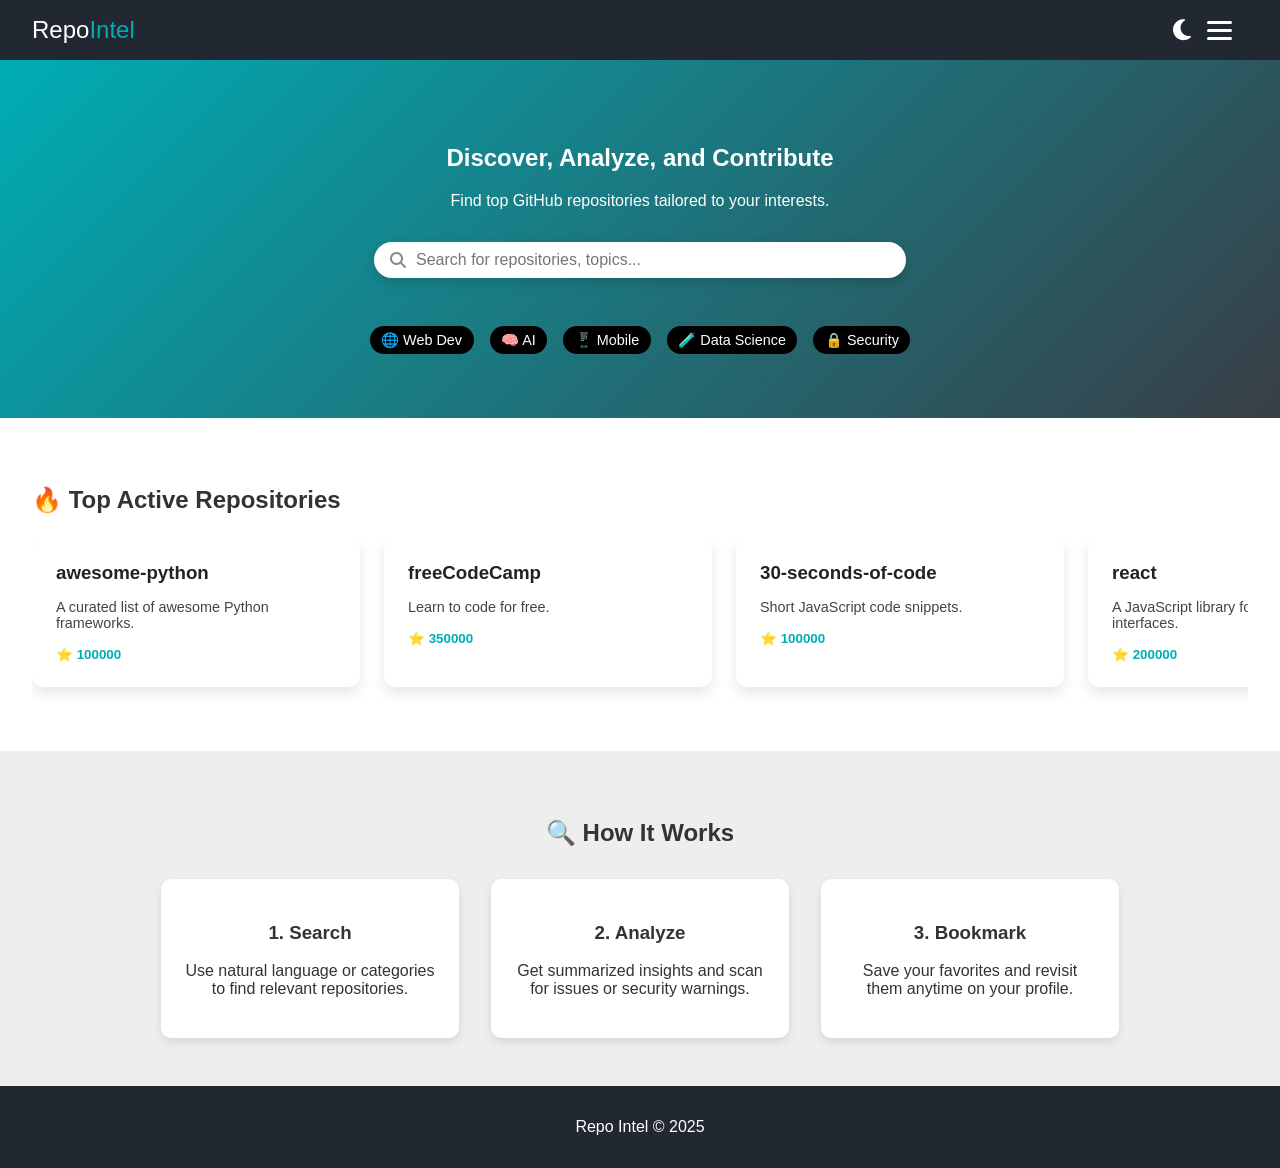
==== frontend/home.html @ 652518d5 "Moved front end files" ====
<!DOCTYPE html>
<html lang="en">
<head>
    <meta charset="UTF-8" />
    <meta name="viewport" content="width=device-width, initial-scale=1.0" />
    <title>Repo Intel | Home</title>
    <link rel="stylesheet" href="home.css" />
    <link
            rel="stylesheet"
            href="https://cdnjs.cloudflare.com/ajax/libs/font-awesome/6.4.0/css/all.min.css"
    />
</head>
<body>
<header>
    <div class="logo">Repo<span>Intel</span></div>

    <div class="nav-actions">
        <div class="theme-toggle" id="themeToggle">
            <i class="fas fa-moon"></i>
        </div>

        <div class="hamburger" id="hamburger">
            <span></span>
            <span></span>
            <span></span>
        </div>
        <nav>
            <ul id="nav-links">
                <li><a href="#">Home</a></li>
                <li><a href="#profile">Profile</a></li>
                <li><a href="#login">Login</a></li>
            </ul>
        </nav>
    </div>
</header>

<main>
    <section class="hero">
        <h1>Discover, Analyze, and Contribute</h1>
        <p>Find top GitHub repositories tailored to your interests.</p>

        <div class="search-wrapper">
            <div class="search-box">
                <i class="fas fa-search"></i>
                <input
                        type="text"
                        id="searchInput"
                        placeholder="Search for repositories, topics..."
                />
            </div>
            <ul id="suggestions"></ul>
            <div class="categories">
                <span>🌐 Web Dev</span>
                <span>🧠 AI</span>
                <span>📱 Mobile</span>
                <span>🧪 Data Science</span>
                <span>🔒 Security</span>
            </div>
        </div>
    </section>

    <section class="popular-repos">
        <h2>🔥 Top Active Repositories</h2>
        <div class="carousel-container">
            <!-- Removed carousel buttons -->
            <div class="repo-cards" id="repoCards"></div>
        </div>
    </section>

    <section class="how-it-works">
        <h2>🔍 How It Works</h2>
        <div class="steps">
            <div>
                <h3>1. Search</h3>
                <p>Use natural language or categories to find relevant repositories.</p>
            </div>
            <div>
                <h3>2. Analyze</h3>
                <p>Get summarized insights and scan for issues or security warnings.</p>
            </div>
            <div>
                <h3>3. Bookmark</h3>
                <p>Save your favorites and revisit them anytime on your profile.</p>
            </div>
        </div>
    </section>
</main>

<footer>
    <p>Repo Intel &copy; 2025</p>
</footer>
<script defer src="home.js"></script>
</body>
</html>
---- frontend/home.css ----
body {
    font-family: 'Segoe UI', sans-serif;
    margin: 0;
    padding: 0;
    background: #f5f7fa;
    color: #333;
    transition: background 0.3s, color 0.3s;
}

header {
    background: #222831;
    color: #fff;
    display: flex;
    justify-content: space-between;
    padding: 1em 2em;
    align-items: center;
    position: relative;
    z-index: 100;
}

.logo {
    font-size: 1.5rem;
    color: #fff;
}

.logo span {
    color: #00adb5;
}

.nav-actions {
    display: flex;
    align-items: center;
    gap: 1rem;
    position: relative;
}

nav ul {
    max-height: 0;
    opacity: 0;
    transform: translateY(-10px);
    transition: max-height 0.4s ease, opacity 0.4s ease, transform 0.4s ease;
    list-style: none;
    display: flex;
    flex-direction: column;
    background-color: #393e46;
    position: absolute;
    right: 0;
    top: 60px;
    border-radius: 5px;
    overflow: hidden;
    width: 160px;
    box-shadow: 0 4px 12px rgba(0, 0, 0, 0.15);
    z-index: 150;
}

nav ul.active {
    max-height: 500px;
    opacity: 1;
    transform: translateY(0);
}

nav li a {
    color: #fff;
    padding: 1em;
    text-decoration: none;
    display: block;
    transition: background 0.3s;
}

nav li a:hover {
    background: #00adb5;
}

.hamburger {
    display: flex;
    flex-direction: column;
    cursor: pointer;
    gap: 5px;
}

.hamburger span {
    width: 25px;
    height: 3px;
    background: #fff;
    display: block;
    border-radius: 2px;
}

.theme-toggle {
    cursor: pointer;
    color: #fff;
    font-size: 1.5rem;
    transition: color 0.3s;
    display: flex;
    align-items: center;
}

.theme-toggle:hover {
    color: #00adb5;
}

.hero {
    text-align: center;
    padding: 4em 2em;
    background: linear-gradient(135deg, #00adb5, #393e46);
    color: #fff;
    transition: background 0.3s ease;
}

.search-wrapper {
    margin-top: 2em;
    display: flex;
    flex-direction: column;
    align-items: center;
}

.search-box {
    display: flex;
    align-items: center;
    background: #fff;
    border-radius: 50px;
    padding: 0.5em 1em;
    width: 80%;
    max-width: 500px;
    box-shadow: 0 4px 12px rgba(0, 0, 0, 0.15);
}

.search-box i {
    color: #888;
    margin-right: 0.5em;
}

#searchInput {
    flex: 1;
    border: none;
    font-size: 1em;
    outline: none;
    background: transparent;
    color: inherit;
}

.categories {
    display: flex;
    gap: 1em;
    margin-top: 1em;
    flex-wrap: wrap;
    justify-content: center;
}

.categories span {
    background: #000;
    padding: 0.4em 0.8em;
    border-radius: 20px;
    font-size: 0.9em;
    cursor: pointer;
    transition: background 0.3s ease, color 0.3s ease;
    color: #fff;
}

.categories span:hover {
    background: #00adb5;
    color: #fff;
}

.popular-repos {
    padding: 3em 2em;
    background: #fff;
    transition: background 0.3s;
}

/* Carousel container */
.carousel-container {
    position: relative;
}


/* Horizontal scroll container */
.repo-cards {
    display: flex;
    gap: 1.5em;
    margin-top: 1.5em;
    overflow-x: auto;
    scroll-behavior: smooth;
    padding-bottom: 1em;
}

/* Scrollbar styling */
.repo-cards::-webkit-scrollbar {
    height: 8px;
}

.repo-cards::-webkit-scrollbar-track {
    background: #f1f1f1;
    border-radius: 4px;
}

.repo-cards::-webkit-scrollbar-thumb {
    background: #00adb5;
    border-radius: 4px;
}

.repo-cards::-webkit-scrollbar-thumb:hover {
    background: #007f8f;
}

/* Repo Cards */
.repo-card {
    flex: 0 0 280px;
    background: white;
    padding: 1.5em;
    border-radius: 12px;
    box-shadow: 0 6px 14px rgba(0, 0, 0, 0.1);
    transition: transform 0.2s ease, box-shadow 0.3s ease;
    cursor: pointer;
    color: #111;
}

.repo-card:hover {
    transform: scale(1.05);
    box-shadow: 0 10px 25px rgba(0, 0, 0, 0.18);
}

.repo-card h3 {
    margin-top: 0;
    margin-bottom: 0.5em;
    color: #222;
}

.repo-card p {
    font-size: 0.9em;
    margin-bottom: 1em;
    color: #444;
}

.repo-card small {
    font-weight: 600;
    color: #00adb5;
}

.how-it-works {
    background: #eeeeee;
    padding: 3em 2em;
    text-align: center;
    transition: background 0.3s;
}

.steps {
    display: flex;
    justify-content: center;
    gap: 2em;
    flex-wrap: wrap;
    margin-top: 2em;
}

.steps div {
    max-width: 250px;
    background: #fff;
    padding: 1.5em;
    border-radius: 10px;
    box-shadow: 0 4px 8px rgba(0, 0, 0, 0.1);
    transition: background 0.3s;
}

footer {
    text-align: center;
    padding: 1em;
    background: #222831;
    color: #fff;
}

/* ===== Dark Mode Styles ===== */

.dark {
    background-color: #1a1a1a;
    color: #f0f0f0;
}

.dark header,
.dark footer {
    background-color: #111;
    color: #fff;
}

.dark .search-box {
    background: #2b2b2b;
    color: #fff;
}

.dark .popular-repos,
.dark .how-it-works {
    background-color: #2a2e35;
    border-radius: 16px;
    border: none;
    box-shadow: 0 4px 12px rgba(0, 0, 0, 0.35);
    color: #e0e0e0;
    padding: 2.5em;
    transition: background-color 0.3s ease, box-shadow 0.3s ease;
}

.dark .repo-card,
.dark .steps div {
    background-color: #39404a;
    border-radius: 12px;
    box-shadow: 0 2px 8px rgba(0, 0, 0, 0.35);
    color: #e0e0e0;
}

.dark .repo-card h3 {
    color: #f0f0f0;
}

.dark .repo-card p {
    color: #cccccc;
}

.dark .repo-card small {
    color: #00ffc3;
}


.dark .categories span {
    background: #333;
    color: #fff;
}

.dark nav ul {
    background: #2c2c2c;
}
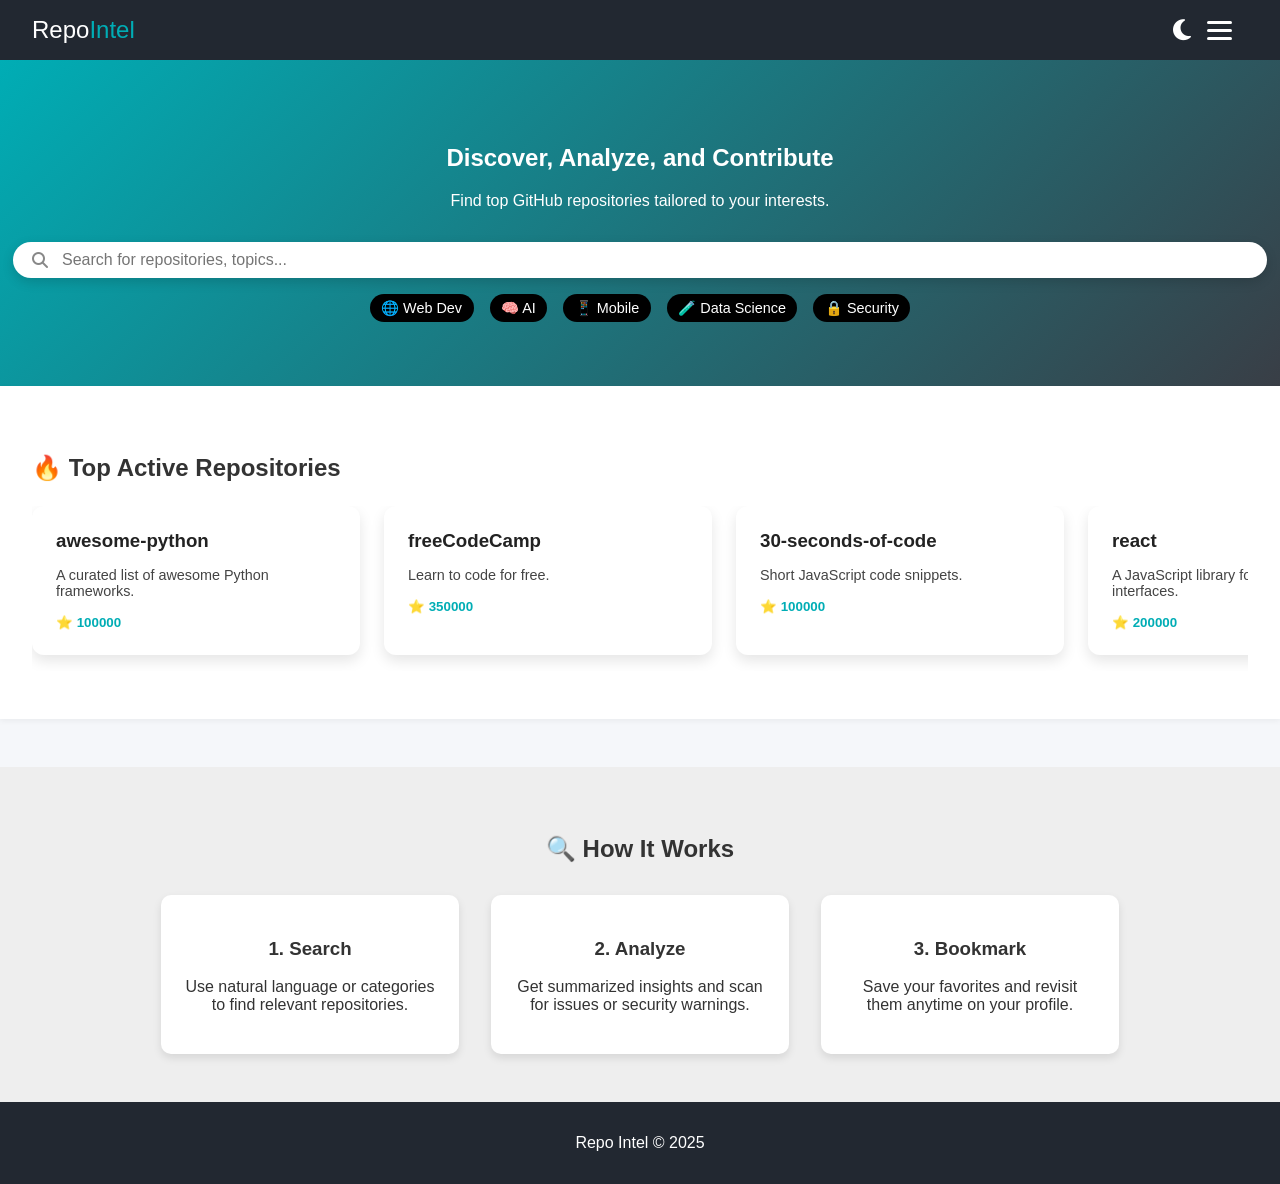
==== commit 62e71c20: "Profile page made; fixed css styling and layouts" ====
--- a/frontend/home.html
+++ b/frontend/home.html
@@ -4,7 +4,7 @@
     <meta charset="UTF-8" />
     <meta name="viewport" content="width=device-width, initial-scale=1.0" />
     <title>Repo Intel | Home</title>
-    <link rel="stylesheet" href="home.css" />
+    <link rel="stylesheet" href="css/home.css" />
     <link
             rel="stylesheet"
             href="https://cdnjs.cloudflare.com/ajax/libs/font-awesome/6.4.0/css/all.min.css"
@@ -26,9 +26,9 @@
         </div>
         <nav>
             <ul id="nav-links">
-                <li><a href="#">Home</a></li>
-                <li><a href="#profile">Profile</a></li>
-                <li><a href="#login">Login</a></li>
+                <li><a href="home.html">Home</a></li>
+                <li><a href="profile.html">Profile</a></li>
+                <li><a href="login.html">Login</a></li>
             </ul>
         </nav>
     </div>
@@ -47,22 +47,22 @@
                         id="searchInput"
                         placeholder="Search for repositories, topics..."
                 />
+                </div>
+                <ul id="suggestions"></ul> <!-- moved inside search-box -->
             </div>
-            <ul id="suggestions"></ul>
-            <div class="categories">
-                <span>🌐 Web Dev</span>
-                <span>🧠 AI</span>
-                <span>📱 Mobile</span>
-                <span>🧪 Data Science</span>
-                <span>🔒 Security</span>
-            </div>
+
+        <div class="categories">
+            <span>🌐 Web Dev</span>
+            <span>🧠 AI</span>
+            <span>📱 Mobile</span>
+            <span>🧪 Data Science</span>
+            <span>🔒 Security</span>
         </div>
     </section>
 
     <section class="popular-repos">
         <h2>🔥 Top Active Repositories</h2>
         <div class="carousel-container">
-            <!-- Removed carousel buttons -->
             <div class="repo-cards" id="repoCards"></div>
         </div>
     </section>
@@ -89,6 +89,6 @@
 <footer>
     <p>Repo Intel &copy; 2025</p>
 </footer>
-<script defer src="home.js"></script>
+<script defer src="js/home.js"></script>
 </body>
 </html>
--- a/frontend/css/home.css
+++ b/frontend/css/home.css
@@ -0,0 +1,385 @@
+/* Updated CSS including dropdown styling */
+body {
+    font-family: 'Segoe UI', sans-serif;
+    margin: 0;
+    padding: 0;
+    background: #f5f7fa;
+    color: #333;
+    transition: background 0.3s, color 0.3s;
+}
+
+header {
+    background: #222831;
+    color: #fff;
+    display: flex;
+    justify-content: space-between;
+    padding: 1em 2em;
+    align-items: center;
+    position: relative;
+    z-index: 100;
+}
+
+.logo {
+    font-size: 1.5rem;
+    color: #fff;
+}
+
+.logo span {
+    color: #00adb5;
+}
+
+.nav-actions {
+    display: flex;
+    align-items: center;
+    gap: 1rem;
+    position: relative;
+}
+
+nav ul {
+    max-height: 0;
+    opacity: 0;
+    transform: translateY(-10px);
+    transition: max-height 0.4s ease, opacity 0.4s ease, transform 0.4s ease;
+    list-style: none;
+    display: flex;
+    flex-direction: column;
+    background-color: #393e46;
+    position: absolute;
+    right: 0;
+    top: 60px;
+    border-radius: 5px;
+    overflow: hidden;
+    width: 160px;
+    box-shadow: 0 4px 12px rgba(0, 0, 0, 0.15);
+    z-index: 150;
+}
+
+nav ul.active {
+    max-height: 500px;
+    opacity: 1;
+    transform: translateY(0);
+}
+
+nav li a {
+    color: #fff;
+    padding: 1em;
+    text-decoration: none;
+    display: block;
+    transition: background 0.3s;
+}
+
+nav li a:hover {
+    background: #00adb5;
+}
+
+.hamburger {
+    display: flex;
+    flex-direction: column;
+    cursor: pointer;
+    gap: 5px;
+}
+
+.hamburger span {
+    width: 25px;
+    height: 3px;
+    background: #fff;
+    display: block;
+    border-radius: 2px;
+}
+
+.theme-toggle {
+    cursor: pointer;
+    color: #fff;
+    font-size: 1.5rem;
+    transition: color 0.3s;
+    display: flex;
+    align-items: center;
+}
+
+.theme-toggle:hover {
+    color: #00adb5;
+}
+
+.hero {
+    text-align: center;
+    padding: 4em 2em;
+    background: linear-gradient(135deg, #00adb5, #393e46);
+    color: #fff;
+    transition: background 0.3s ease;
+}
+
+.search-wrapper {
+    margin-top: 2em;
+    display: flex;
+    flex-direction: column;
+    align-items: center;
+    position: relative;
+    z-index: 100;
+}
+
+.search-box {
+    display: flex;
+    align-items: center;
+    background: #fff;
+    border-radius: 50px;
+    padding: 0.5em 1.2em;
+    width: 100%;
+    box-shadow: 0 4px 12px rgba(0, 0, 0, 0.15);
+    z-index: 2;
+}
+
+.search-box i {
+    color: #888;
+    margin-right: 0.75em;
+    font-size: 1rem;
+}
+
+#searchInput {
+    flex: 1;
+    border: none;
+    font-size: 1em;
+    outline: none;
+    background: transparent;
+    color: #222;
+    caret-color: #222;
+}
+
+/* Dropdown inside search-box */
+#suggestions {
+    position: absolute;
+    top: calc(100% + 6px);
+    left: 0;
+    width: 100%;
+    background: #fff;
+    list-style: none;
+    margin: 0;
+    padding: 0;
+    border-radius: 0 0 12px 12px;
+    box-shadow: 0 4px 8px rgba(0,0,0,0.1);
+    z-index: 3;
+    display: none;
+    color: #333;
+}
+
+#suggestions li {
+    padding: 0.75em 1em;
+    border-bottom: 1px solid #eee;
+    cursor: pointer;
+    font-size: 0.95em;
+    transition: background 0.2s;
+}
+
+#suggestions li:hover {
+    background: #f1f1f1;
+}
+
+
+/* === Categories === */
+.categories {
+    display: flex;
+    gap: 1em;
+    margin-top: 1em;
+    flex-wrap: wrap;
+    justify-content: center;
+}
+
+.categories span {
+    background: #000;
+    padding: 0.4em 0.8em;
+    border-radius: 20px;
+    font-size: 0.9em;
+    cursor: pointer;
+    transition: background 0.3s ease, color 0.3s ease, box-shadow 0.3s ease;
+    color: #fff;
+}
+
+.categories span:hover {
+    background: #00adb5;
+    color: #fff;
+    box-shadow: 0 0 8px #00adb5aa;
+}
+
+.popular-repos {
+    padding: 3em 2em;
+    background: #fff;
+    transition: background 0.3s;
+    box-shadow: 0 2px 6px rgba(0,0,0,0.05);
+    margin-bottom: 3em;
+}
+
+.how-it-works {
+    padding-top: 2em;
+}
+
+.carousel-container {
+    position: relative;
+}
+
+.repo-cards {
+    display: flex;
+    gap: 1.5em;
+    margin-top: 1.5em;
+    overflow-x: auto;
+    scroll-behavior: smooth;
+    padding-bottom: 1em;
+}
+
+.repo-cards::-webkit-scrollbar {
+    height: 8px;
+}
+
+.repo-cards::-webkit-scrollbar-track {
+    background: #f1f1f1;
+    border-radius: 4px;
+}
+
+.repo-cards::-webkit-scrollbar-thumb {
+    background: #00adb5;
+    border-radius: 4px;
+}
+
+.repo-cards::-webkit-scrollbar-thumb:hover {
+    background: #007f8f;
+}
+
+.repo-card {
+    flex: 0 0 280px;
+    background: white;
+    padding: 1.5em;
+    border-radius: 12px;
+    box-shadow: 0 6px 14px rgba(0, 0, 0, 0.1);
+    transition: transform 0.2s ease, box-shadow 0.3s ease;
+    cursor: pointer;
+    color: #111;
+}
+
+.repo-card:hover {
+    transform: scale(1.05);
+    box-shadow: 0 10px 25px rgba(0, 0, 0, 0.18);
+}
+
+.repo-card h3 {
+    margin-top: 0;
+    margin-bottom: 0.5em;
+    color: #222;
+}
+
+.repo-card p {
+    font-size: 0.9em;
+    margin-bottom: 1em;
+    color: #444;
+}
+
+.repo-card small {
+    font-weight: 600;
+    color: #00adb5;
+}
+
+.how-it-works {
+    background: #eeeeee;
+    padding: 3em 2em;
+    text-align: center;
+    transition: background 0.3s;
+}
+
+.steps {
+    display: flex;
+    justify-content: center;
+    gap: 2em;
+    flex-wrap: wrap;
+    margin-top: 2em;
+}
+
+.steps div {
+    max-width: 250px;
+    background: #fff;
+    padding: 1.5em;
+    border-radius: 10px;
+    box-shadow: 0 4px 8px rgba(0, 0, 0, 0.1);
+    transition: background 0.3s;
+}
+
+footer {
+    text-align: center;
+    padding: 1em;
+    background: #222831;
+    color: #fff;
+}
+
+/* ===== Dark Mode Styles ===== */
+.dark {
+    background-color: #1a1a1a;
+    color: #f0f0f0;
+}
+
+.dark header,
+.dark footer {
+    background-color: #111;
+    color: #fff;
+}
+
+.dark .search-box {
+    background: #2b2b2b;
+    color: #fff;
+}
+
+.dark #suggestions {
+    background: #2b2b2b;
+    border: 1px solid #555;
+    color: #e0e0e0;
+}
+
+.dark #suggestions li:hover {
+    background: #3a3a3a;
+}
+
+.dark .popular-repos,
+.dark .how-it-works {
+    background-color: #2a2e35;
+    border-radius: 0;
+    border: none;
+    box-shadow: 0 4px 12px rgba(0, 0, 0, 0.35);
+    color: #e0e0e0;
+    padding: 2.5em;
+    transition: background-color 0.3s ease, box-shadow 0.3s ease;
+}
+
+.dark .repo-card,
+.dark .steps div {
+    background-color: #39404a;
+    border-radius: 12px;
+    box-shadow: 0 2px 8px rgba(0, 0, 0, 0.35);
+    color: #e0e0e0;
+}
+
+.dark .repo-card h3 {
+    color: #f0f0f0;
+}
+
+.dark .repo-card p {
+    color: #cccccc;
+}
+
+.dark .repo-card small {
+    color: #00ffc3;
+}
+
+.dark .categories span {
+    background: #333;
+    color: #fff;
+}
+
+.dark .categories span:hover {
+    background: #00adb5;
+    color: #fff;
+    box-shadow: 0 0 10px #00ffc3bb;
+}
+
+.dark nav ul {
+    background: #2c2c2c;
+}
+
+.dark #searchInput {
+    color: #e0e0e0;
+    caret-color: #e0e0e0;
+}
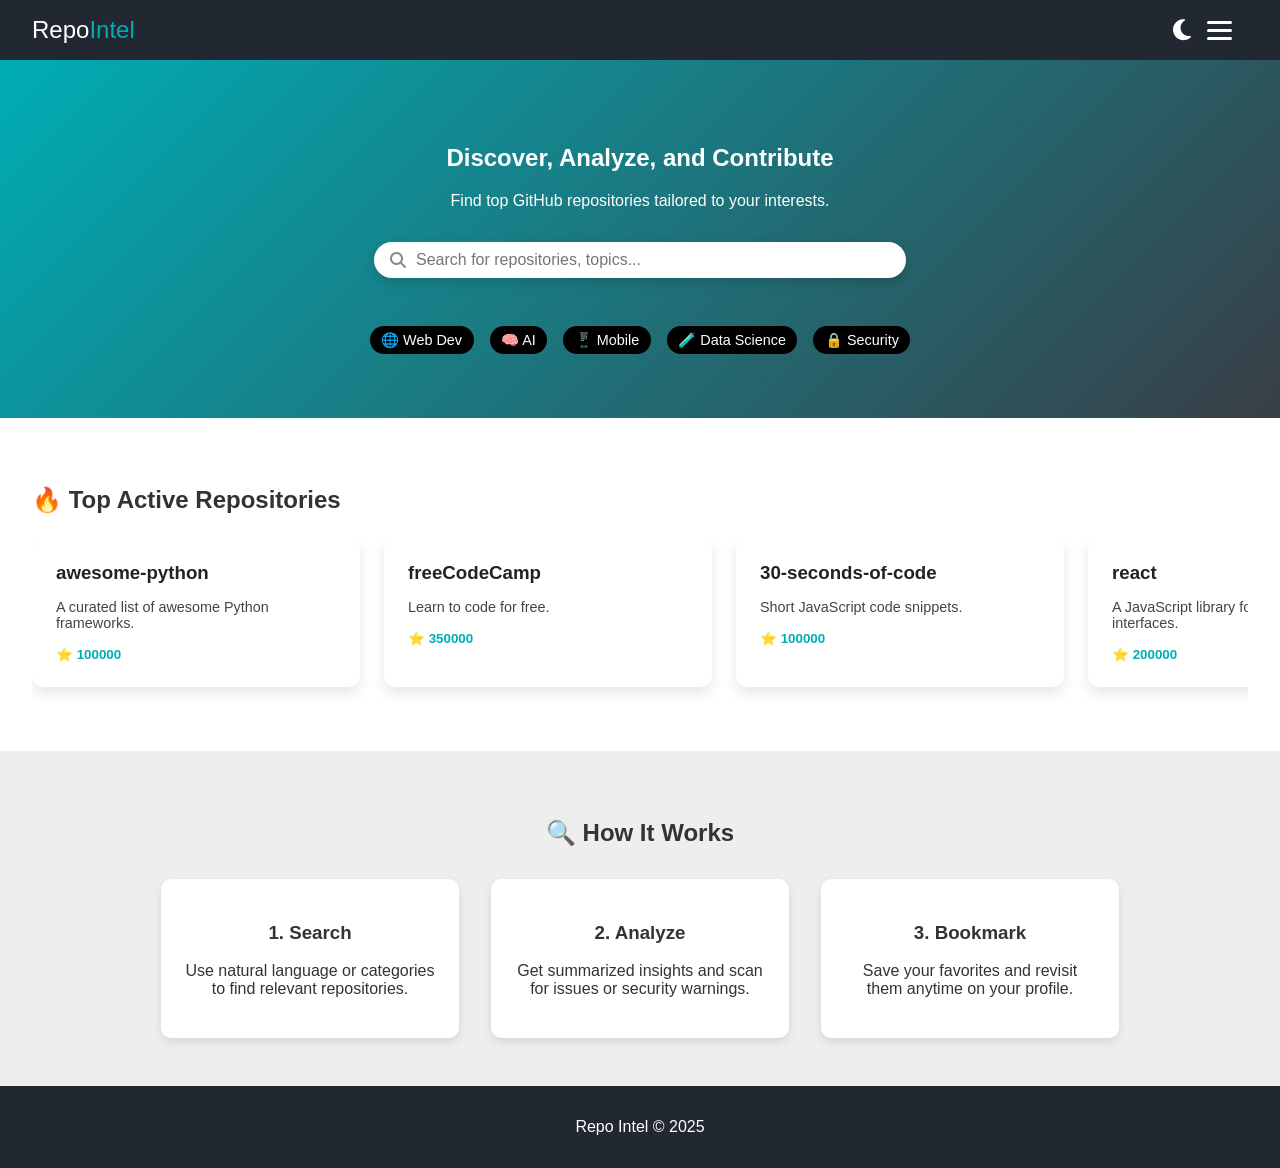
==== commit d9fe9763: "Preliminary Updates Changed file locations; created getTrendy function" ====
--- a/frontend/home.html
+++ b/frontend/home.html
@@ -26,9 +26,9 @@
         </div>
         <nav>
             <ul id="nav-links">
-                <li><a href="home.html">Home</a></li>
-                <li><a href="profile.html">Profile</a></li>
-                <li><a href="login.html">Login</a></li>
+                <li><a href="#">Home</a></li>
+                <li><a href="#profile">Profile</a></li>
+                <li><a href="#login">Login</a></li>
             </ul>
         </nav>
     </div>
@@ -47,22 +47,22 @@
                         id="searchInput"
                         placeholder="Search for repositories, topics..."
                 />
-                </div>
-                <ul id="suggestions"></ul> <!-- moved inside search-box -->
             </div>
-
-        <div class="categories">
-            <span>🌐 Web Dev</span>
-            <span>🧠 AI</span>
-            <span>📱 Mobile</span>
-            <span>🧪 Data Science</span>
-            <span>🔒 Security</span>
+            <ul id="suggestions"></ul>
+            <div class="categories">
+                <span>🌐 Web Dev</span>
+                <span>🧠 AI</span>
+                <span>📱 Mobile</span>
+                <span>🧪 Data Science</span>
+                <span>🔒 Security</span>
+            </div>
         </div>
     </section>
 
     <section class="popular-repos">
         <h2>🔥 Top Active Repositories</h2>
         <div class="carousel-container">
+            <!-- Removed carousel buttons -->
             <div class="repo-cards" id="repoCards"></div>
         </div>
     </section>
--- a/frontend/css/home.css
+++ b/frontend/css/home.css
@@ -1,4 +1,3 @@
-/* Updated CSS including dropdown styling */
 body {
     font-family: 'Segoe UI', sans-serif;
     margin: 0;
@@ -113,8 +112,6 @@
     display: flex;
     flex-direction: column;
     align-items: center;
-    position: relative;
-    z-index: 100;
 }
 
 .search-box {
@@ -122,16 +119,15 @@
     align-items: center;
     background: #fff;
     border-radius: 50px;
-    padding: 0.5em 1.2em;
-    width: 100%;
+    padding: 0.5em 1em;
+    width: 80%;
+    max-width: 500px;
     box-shadow: 0 4px 12px rgba(0, 0, 0, 0.15);
-    z-index: 2;
 }
 
 .search-box i {
     color: #888;
-    margin-right: 0.75em;
-    font-size: 1rem;
+    margin-right: 0.5em;
 }
 
 #searchInput {
@@ -140,41 +136,9 @@
     font-size: 1em;
     outline: none;
     background: transparent;
-    color: #222;
-    caret-color: #222;
-}
-
-/* Dropdown inside search-box */
-#suggestions {
-    position: absolute;
-    top: calc(100% + 6px);
-    left: 0;
-    width: 100%;
-    background: #fff;
-    list-style: none;
-    margin: 0;
-    padding: 0;
-    border-radius: 0 0 12px 12px;
-    box-shadow: 0 4px 8px rgba(0,0,0,0.1);
-    z-index: 3;
-    display: none;
-    color: #333;
-}
-
-#suggestions li {
-    padding: 0.75em 1em;
-    border-bottom: 1px solid #eee;
-    cursor: pointer;
-    font-size: 0.95em;
-    transition: background 0.2s;
-}
-
-#suggestions li:hover {
-    background: #f1f1f1;
-}
-
-
-/* === Categories === */
+    color: inherit;
+}
+
 .categories {
     display: flex;
     gap: 1em;
@@ -189,32 +153,28 @@
     border-radius: 20px;
     font-size: 0.9em;
     cursor: pointer;
-    transition: background 0.3s ease, color 0.3s ease, box-shadow 0.3s ease;
+    transition: background 0.3s ease, color 0.3s ease;
     color: #fff;
 }
 
 .categories span:hover {
     background: #00adb5;
     color: #fff;
-    box-shadow: 0 0 8px #00adb5aa;
 }
 
 .popular-repos {
     padding: 3em 2em;
     background: #fff;
     transition: background 0.3s;
-    box-shadow: 0 2px 6px rgba(0,0,0,0.05);
-    margin-bottom: 3em;
-}
-
-.how-it-works {
-    padding-top: 2em;
-}
-
+}
+
+/* Carousel container */
 .carousel-container {
     position: relative;
 }
 
+
+/* Horizontal scroll container */
 .repo-cards {
     display: flex;
     gap: 1.5em;
@@ -224,6 +184,7 @@
     padding-bottom: 1em;
 }
 
+/* Scrollbar styling */
 .repo-cards::-webkit-scrollbar {
     height: 8px;
 }
@@ -242,6 +203,7 @@
     background: #007f8f;
 }
 
+/* Repo Cards */
 .repo-card {
     flex: 0 0 280px;
     background: white;
@@ -307,6 +269,7 @@
 }
 
 /* ===== Dark Mode Styles ===== */
+
 .dark {
     background-color: #1a1a1a;
     color: #f0f0f0;
@@ -323,20 +286,10 @@
     color: #fff;
 }
 
-.dark #suggestions {
-    background: #2b2b2b;
-    border: 1px solid #555;
-    color: #e0e0e0;
-}
-
-.dark #suggestions li:hover {
-    background: #3a3a3a;
-}
-
 .dark .popular-repos,
 .dark .how-it-works {
     background-color: #2a2e35;
-    border-radius: 0;
+    border-radius: 16px;
     border: none;
     box-shadow: 0 4px 12px rgba(0, 0, 0, 0.35);
     color: #e0e0e0;
@@ -364,22 +317,12 @@
     color: #00ffc3;
 }
 
+
 .dark .categories span {
     background: #333;
     color: #fff;
 }
 
-.dark .categories span:hover {
-    background: #00adb5;
-    color: #fff;
-    box-shadow: 0 0 10px #00ffc3bb;
-}
-
 .dark nav ul {
     background: #2c2c2c;
 }
-
-.dark #searchInput {
-    color: #e0e0e0;
-    caret-color: #e0e0e0;
-}
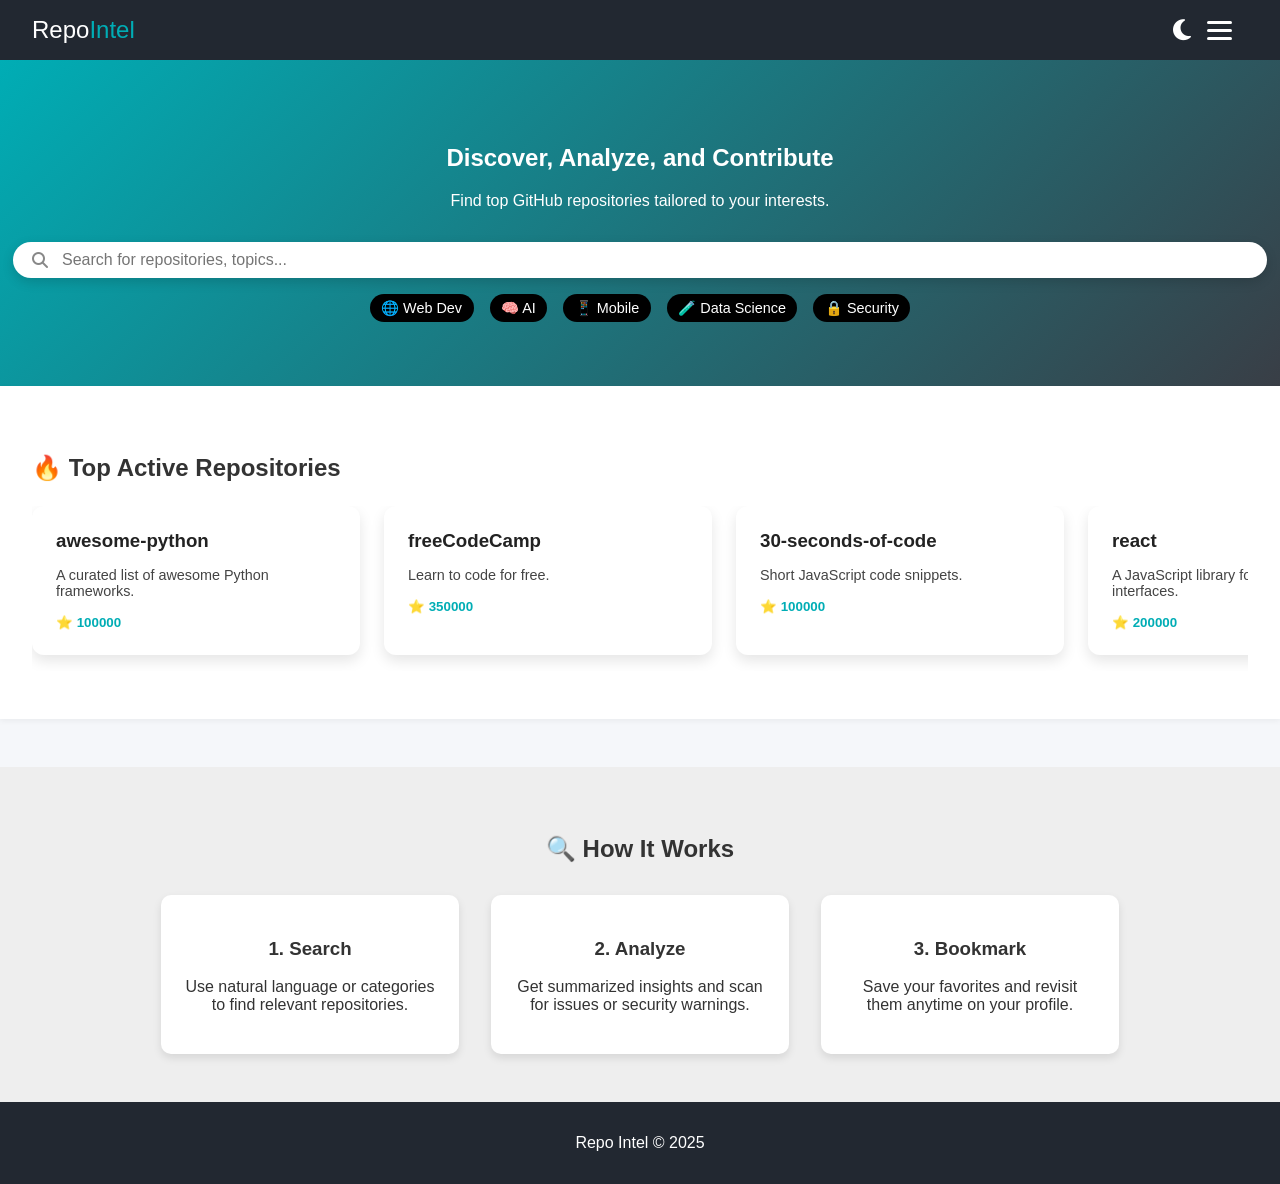
==== commit 04e10162: "Merge remote-tracking branch 'origin/profile-page'" ====
--- a/frontend/home.html
+++ b/frontend/home.html
@@ -26,9 +26,9 @@
         </div>
         <nav>
             <ul id="nav-links">
-                <li><a href="#">Home</a></li>
-                <li><a href="#profile">Profile</a></li>
-                <li><a href="#login">Login</a></li>
+                <li><a href="home.html">Home</a></li>
+                <li><a href="profile.html">Profile</a></li>
+                <li><a href="login.html">Login</a></li>
             </ul>
         </nav>
     </div>
@@ -47,22 +47,22 @@
                         id="searchInput"
                         placeholder="Search for repositories, topics..."
                 />
+                </div>
+                <ul id="suggestions"></ul> <!-- moved inside search-box -->
             </div>
-            <ul id="suggestions"></ul>
-            <div class="categories">
-                <span>🌐 Web Dev</span>
-                <span>🧠 AI</span>
-                <span>📱 Mobile</span>
-                <span>🧪 Data Science</span>
-                <span>🔒 Security</span>
-            </div>
+
+        <div class="categories">
+            <span>🌐 Web Dev</span>
+            <span>🧠 AI</span>
+            <span>📱 Mobile</span>
+            <span>🧪 Data Science</span>
+            <span>🔒 Security</span>
         </div>
     </section>
 
     <section class="popular-repos">
         <h2>🔥 Top Active Repositories</h2>
         <div class="carousel-container">
-            <!-- Removed carousel buttons -->
             <div class="repo-cards" id="repoCards"></div>
         </div>
     </section>
--- a/frontend/css/home.css
+++ b/frontend/css/home.css
@@ -1,3 +1,4 @@
+/* Updated CSS including dropdown styling */
 body {
     font-family: 'Segoe UI', sans-serif;
     margin: 0;
@@ -40,6 +41,8 @@
     transform: translateY(-10px);
     transition: max-height 0.4s ease, opacity 0.4s ease, transform 0.4s ease;
     list-style: none;
+    margin: 0;
+    padding: 0;
     display: flex;
     flex-direction: column;
     background-color: #393e46;
@@ -59,12 +62,18 @@
     transform: translateY(0);
 }
 
+nav li {
+    width: 100%;
+}
+
 nav li a {
-    color: #fff;
+    display: block;
+    width: 100%;
     padding: 1em;
+    color: #fff;
     text-decoration: none;
-    display: block;
     transition: background 0.3s;
+    box-sizing: border-box;
 }
 
 nav li a:hover {
@@ -112,6 +121,8 @@
     display: flex;
     flex-direction: column;
     align-items: center;
+    position: relative;
+    z-index: 100;
 }
 
 .search-box {
@@ -119,15 +130,16 @@
     align-items: center;
     background: #fff;
     border-radius: 50px;
-    padding: 0.5em 1em;
-    width: 80%;
-    max-width: 500px;
+    padding: 0.5em 1.2em;
+    width: 100%;
     box-shadow: 0 4px 12px rgba(0, 0, 0, 0.15);
+    z-index: 2;
 }
 
 .search-box i {
     color: #888;
-    margin-right: 0.5em;
+    margin-right: 0.75em;
+    font-size: 1rem;
 }
 
 #searchInput {
@@ -136,9 +148,41 @@
     font-size: 1em;
     outline: none;
     background: transparent;
-    color: inherit;
-}
-
+    color: #222;
+    caret-color: #222;
+}
+
+/* Dropdown inside search-box */
+#suggestions {
+    position: absolute;
+    top: calc(100% + 6px);
+    left: 0;
+    width: 100%;
+    background: #fff;
+    list-style: none;
+    margin: 0;
+    padding: 0;
+    border-radius: 0 0 12px 12px;
+    box-shadow: 0 4px 8px rgba(0,0,0,0.1);
+    z-index: 3;
+    display: none;
+    color: #333;
+}
+
+#suggestions li {
+    padding: 0.75em 1em;
+    border-bottom: 1px solid #eee;
+    cursor: pointer;
+    font-size: 0.95em;
+    transition: background 0.2s;
+}
+
+#suggestions li:hover {
+    background: #f1f1f1;
+}
+
+
+/* === Categories === */
 .categories {
     display: flex;
     gap: 1em;
@@ -153,28 +197,32 @@
     border-radius: 20px;
     font-size: 0.9em;
     cursor: pointer;
-    transition: background 0.3s ease, color 0.3s ease;
+    transition: background 0.3s ease, color 0.3s ease, box-shadow 0.3s ease;
     color: #fff;
 }
 
 .categories span:hover {
     background: #00adb5;
     color: #fff;
+    box-shadow: 0 0 8px #00adb5aa;
 }
 
 .popular-repos {
     padding: 3em 2em;
     background: #fff;
     transition: background 0.3s;
-}
-
-/* Carousel container */
+    box-shadow: 0 2px 6px rgba(0,0,0,0.05);
+    margin-bottom: 3em;
+}
+
+.how-it-works {
+    padding-top: 2em;
+}
+
 .carousel-container {
     position: relative;
 }
 
-
-/* Horizontal scroll container */
 .repo-cards {
     display: flex;
     gap: 1.5em;
@@ -184,7 +232,6 @@
     padding-bottom: 1em;
 }
 
-/* Scrollbar styling */
 .repo-cards::-webkit-scrollbar {
     height: 8px;
 }
@@ -203,7 +250,6 @@
     background: #007f8f;
 }
 
-/* Repo Cards */
 .repo-card {
     flex: 0 0 280px;
     background: white;
@@ -269,7 +315,6 @@
 }
 
 /* ===== Dark Mode Styles ===== */
-
 .dark {
     background-color: #1a1a1a;
     color: #f0f0f0;
@@ -286,10 +331,20 @@
     color: #fff;
 }
 
+.dark #suggestions {
+    background: #2b2b2b;
+    border: 1px solid #555;
+    color: #e0e0e0;
+}
+
+.dark #suggestions li:hover {
+    background: #3a3a3a;
+}
+
 .dark .popular-repos,
 .dark .how-it-works {
     background-color: #2a2e35;
-    border-radius: 16px;
+    border-radius: 0;
     border: none;
     box-shadow: 0 4px 12px rgba(0, 0, 0, 0.35);
     color: #e0e0e0;
@@ -317,12 +372,22 @@
     color: #00ffc3;
 }
 
-
 .dark .categories span {
     background: #333;
     color: #fff;
 }
 
+.dark .categories span:hover {
+    background: #00adb5;
+    color: #fff;
+    box-shadow: 0 0 10px #00ffc3bb;
+}
+
 .dark nav ul {
     background: #2c2c2c;
 }
+
+.dark #searchInput {
+    color: #e0e0e0;
+    caret-color: #e0e0e0;
+}
